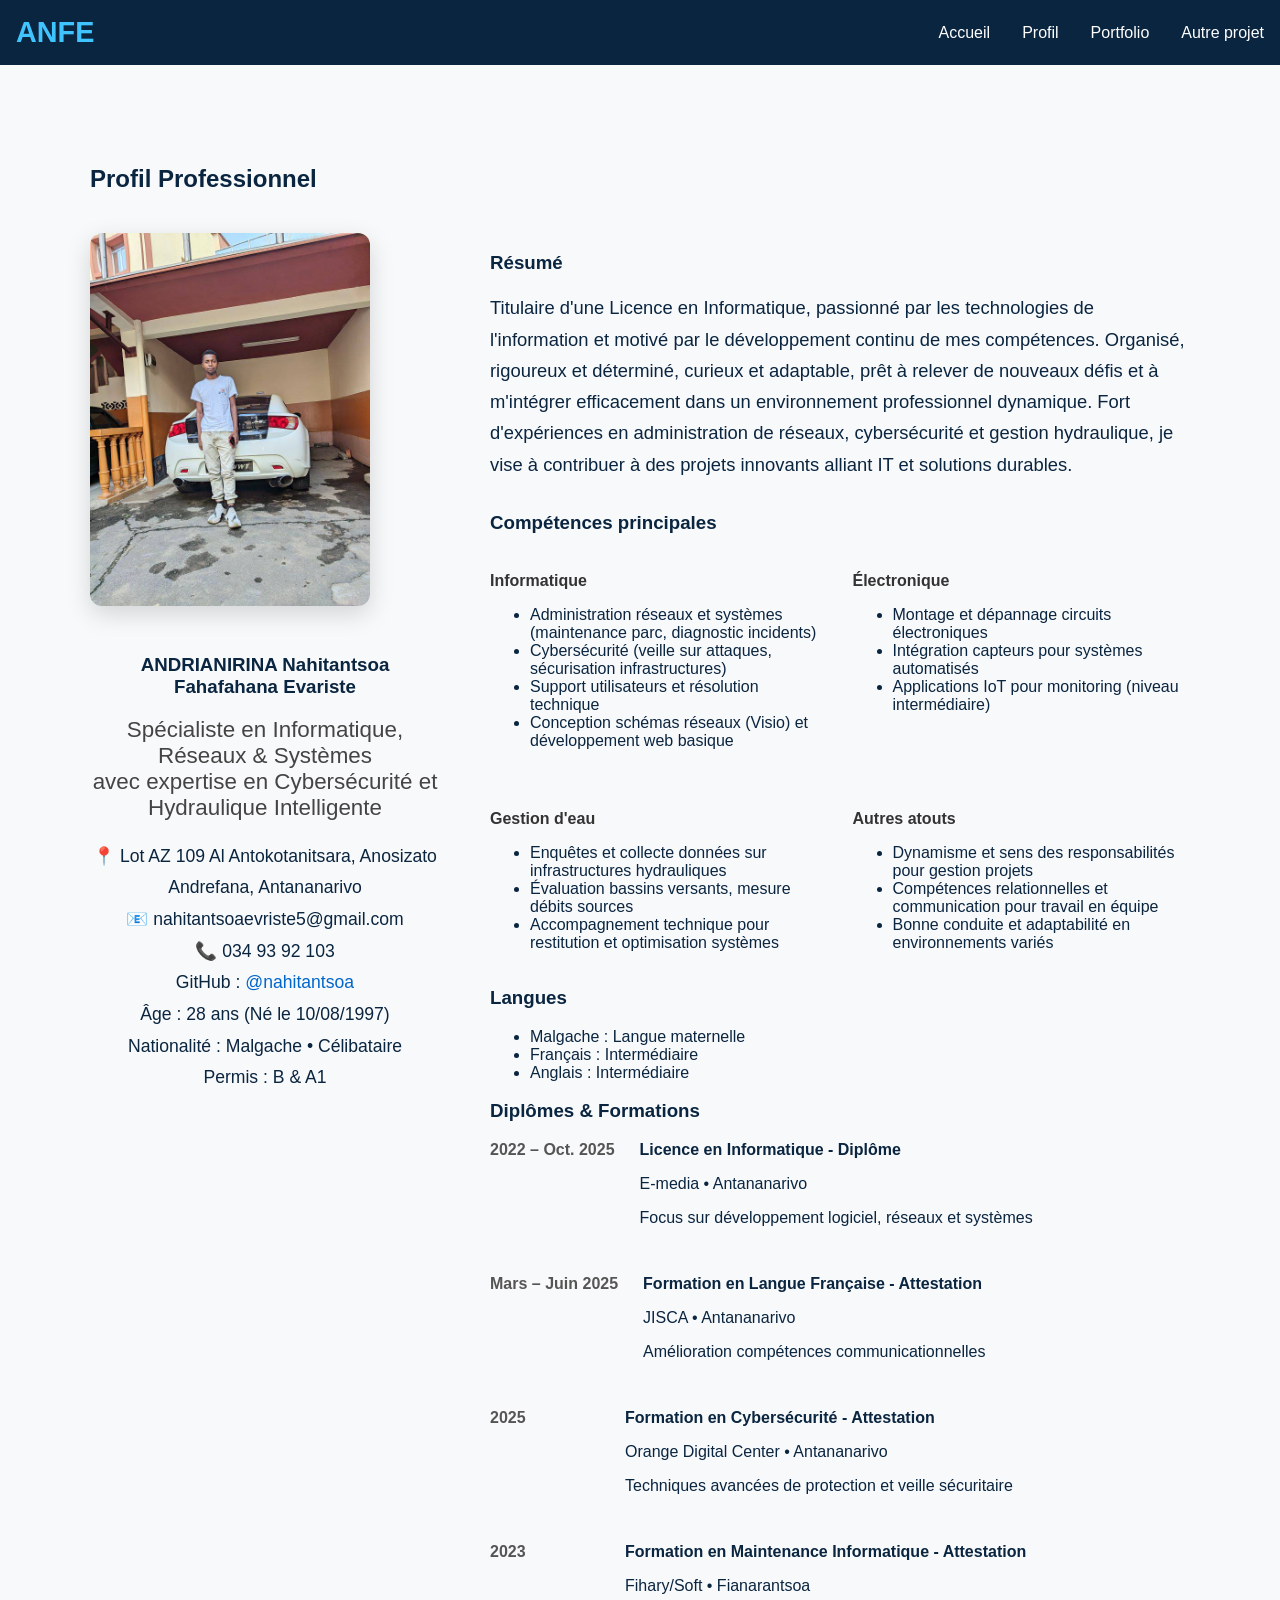
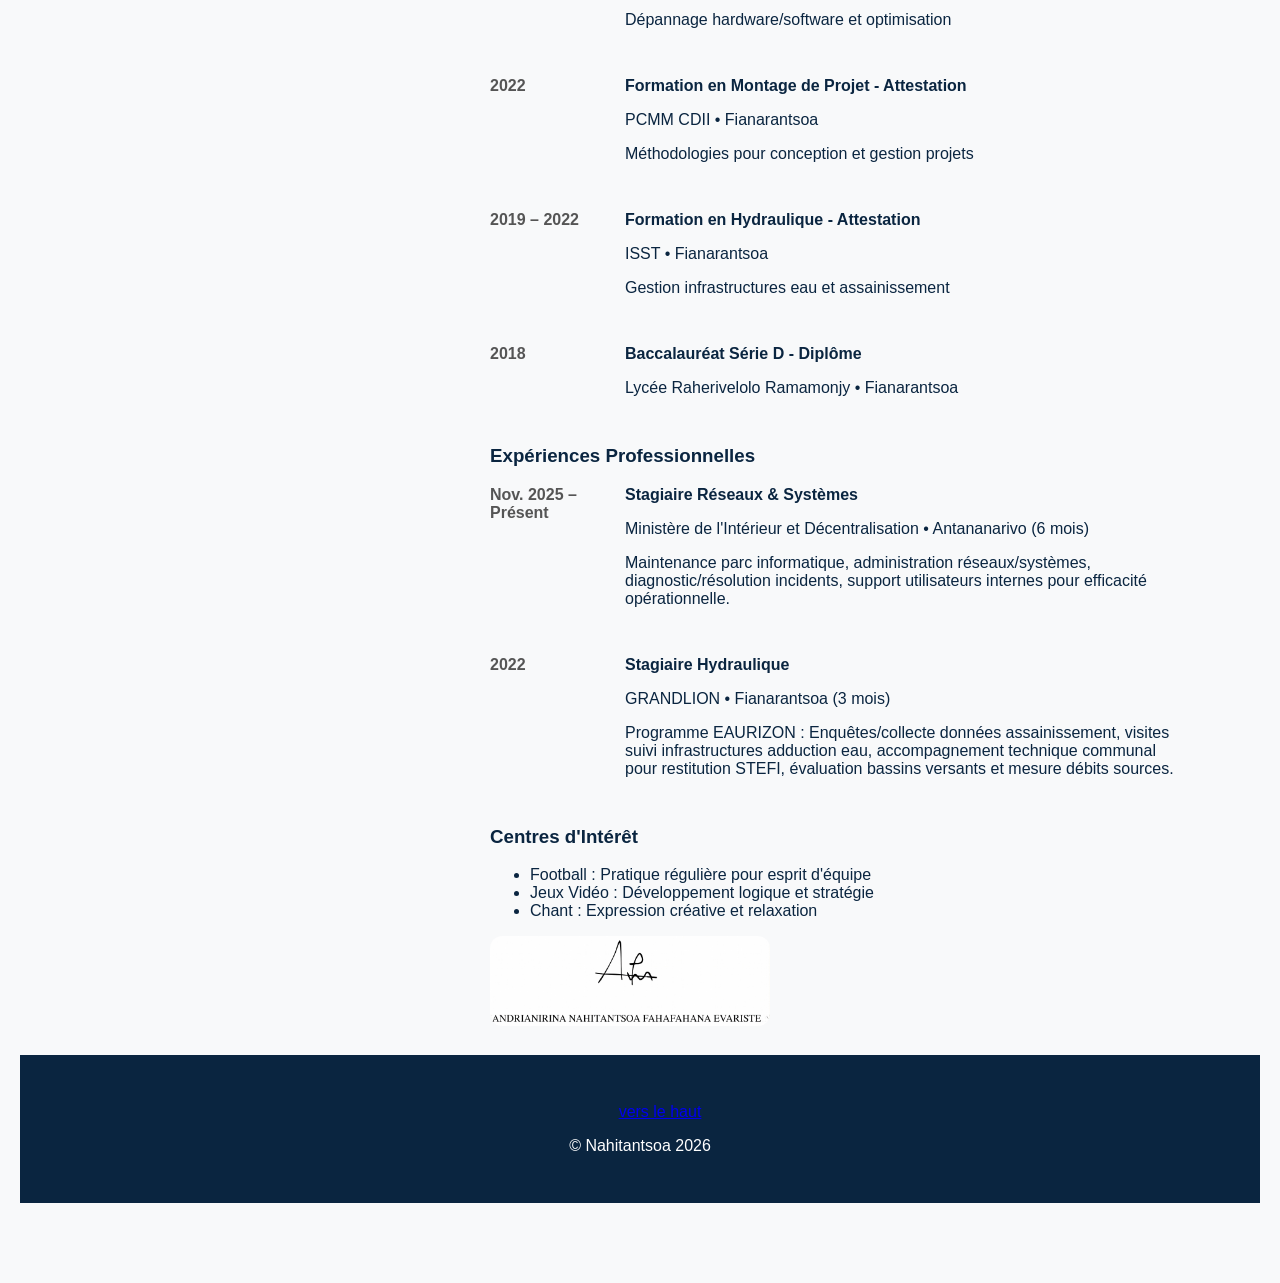
==== profil.html @ 3df5e3d6 "nouv modif" ====
<!DOCTYPE html>
<html lang="fr">
<head>
  <meta charset="UTF-8">
  <meta name="viewport" content="width=device-width, initial-scale=1.0">
  <title>Nahitantsoa - Portfolio</title>
  <link rel="stylesheet" href="style.css">
</head>
<body>

  <header>
    <nav>
       <div id="miverina">
      <div class="logo">
        ANFE
      </div>
      </div>
      <ul>
        <li><a href="\projet/index.html#miverina">Accueil</a></li>
        <li><a href="#profil">Profil</a></li>
        <li><a href="\projet/index.html#portfolio">Portfolio</a></li>
        <li><a href="https://github.com/nahitantsoa" target="_blank">Autre projet</a></li>
      </ul>
    </nav>
  </header>

<section id="profil" class="profil-section">
  <div class="container">
    <h2>Profil Professionnel</h2>

    <div class="profil-grid">
      <!-- Colonne gauche : photo + infos perso -->
      <div class="profil-left">
        <div class="photo-profil">
          <img src="assets/images/prof.jpg" alt="Nahitantsoa EVARISTE" />
        </div>

        <div class="contact-info">
          <h3>ANDRIANIRINA Nahitantsoa <br/>
          Fahafahana Evariste</h3>
          <p class="titre-poste">Spécialiste en Informatique, Réseaux & Systèmes<br />avec expertise en Cybersécurité et Hydraulique Intelligente</p>

          <ul class="contact-list">
            <li>📍 Lot AZ 109 Al Antokotanitsara, Anosizato Andrefana, Antananarivo</li>
            <li>📧 nahitantsoaevriste5@gmail.com</li>
            <li>📞 034 93 92 103</li>
            <li>GitHub : <a href="https://github.com/nahitantsoa" target="_blank">@nahitantsoa</a></li>
            <li>Âge : 28 ans (Né le 10/08/1997)</li>
            <li>Nationalité : Malgache • Célibataire</li>
            <li>Permis : B & A1</li>
          </ul>
        </div>
      </div>

      <!-- Colonne droite : contenu CV -->
      <div class="profil-right">

        <!-- Résumé / À propos -->
        <div class="resume">
          <h3>Résumé</h3>
          <p>
            Titulaire d'une Licence en Informatique, passionné par les technologies de l'information et motivé par le développement continu de mes compétences. Organisé, rigoureux et déterminé, curieux et adaptable, prêt à relever de nouveaux défis et à m'intégrer efficacement dans un environnement professionnel dynamique. Fort d'expériences en administration de réseaux, cybersécurité et gestion hydraulique, je vise à contribuer à des projets innovants alliant IT et solutions durables.
          </p>
        </div>

        <!-- Compétences -->
        <div class="competences">
          <h3>Compétences principales</h3>
          <div class="skills-grid">
            <div class="skill-category">
              <h4>Informatique</h4>
              <ul>
                <li>Administration réseaux et systèmes (maintenance parc, diagnostic incidents)</li>
                <li>Cybersécurité (veille sur attaques, sécurisation infrastructures)</li>
                <li>Support utilisateurs et résolution technique</li>
                <li>Conception schémas réseaux (Visio) et développement web basique</li>
              </ul>
            </div>

            <div class="skill-category">
              <h4>Électronique</h4>
              <ul>
                <li>Montage et dépannage circuits électroniques</li>
                <li>Intégration capteurs pour systèmes automatisés</li>
                <li>Applications IoT pour monitoring (niveau intermédiaire)</li>
              </ul>
            </div>

            <div class="skill-category">
              <h4>Gestion d'eau</h4>
              <ul>
                <li>Enquêtes et collecte données sur infrastructures hydrauliques</li>
                <li>Évaluation bassins versants, mesure débits sources</li>
                <li>Accompagnement technique pour restitution et optimisation systèmes</li>
              </ul>
            </div>

            <div class="skill-category">
              <h4>Autres atouts</h4>
              <ul>
                <li>Dynamisme et sens des responsabilités pour gestion projets</li>
                <li>Compétences relationnelles et communication pour travail en équipe</li>
                <li>Bonne conduite et adaptabilité en environnements variés</li>
              </ul>
            </div>
          </div>
        </div>

        <!-- Langues -->
        <div class="langues">
          <h3>Langues</h3>
          <ul>
            <li>Malgache : Langue maternelle</li>
            <li>Français : Intermédiaire</li>
            <li>Anglais : Intermédiaire</li>
          </ul>
        </div>

        <!-- Diplômes & formations -->
        <div class="formation">
          <h3>Diplômes & Formations</h3>
          <div class="timeline">
            <div class="timeline-item">
              <div class="timeline-date">2022 – Oct. 2025</div>
              <div class="timeline-content">
                <h4>Licence en Informatique - Diplôme</h4>
                <p>E-media • Antananarivo</p>
                <p>Focus sur développement logiciel, réseaux et systèmes</p>
              </div>
            </div>

            <div class="timeline-item">
              <div class="timeline-date">Mars – Juin 2025</div>
              <div class="timeline-content">
                <h4>Formation en Langue Française - Attestation</h4>
                <p>JISCA • Antananarivo</p>
                <p>Amélioration compétences communicationnelles</p>
              </div>
            </div>

            <div class="timeline-item">
              <div class="timeline-date">2025</div>
              <div class="timeline-content">
                <h4>Formation en Cybersécurité - Attestation</h4>
                <p>Orange Digital Center • Antananarivo</p>
                <p>Techniques avancées de protection et veille sécuritaire</p>
              </div>
            </div>

            <div class="timeline-item">
              <div class="timeline-date">2023</div>
              <div class="timeline-content">
                <h4>Formation en Maintenance Informatique - Attestation</h4>
                <p>Fihary/Soft • Fianarantsoa</p>
                <p>Dépannage hardware/software et optimisation</p>
              </div>
            </div>

            <div class="timeline-item">
              <div class="timeline-date">2022</div>
              <div class="timeline-content">
                <h4>Formation en Montage de Projet - Attestation</h4>
                <p>PCMM CDII • Fianarantsoa</p>
                <p>Méthodologies pour conception et gestion projets</p>
              </div>
            </div>

            <div class="timeline-item">
              <div class="timeline-date">2019 – 2022</div>
              <div class="timeline-content">
                <h4>Formation en Hydraulique - Attestation</h4>
                <p>ISST • Fianarantsoa</p>
                <p>Gestion infrastructures eau et assainissement</p>
              </div>
            </div>

            <div class="timeline-item">
              <div class="timeline-date">2018</div>
              <div class="timeline-content">
                <h4>Baccalauréat Série D - Diplôme</h4>
                <p>Lycée Raherivelolo Ramamonjy • Fianarantsoa</p>
              </div>
            </div>
          </div>
        </div>

        <!-- Expériences / Réalisations marquantes -->
        <div class="experiences">
          <h3>Expériences Professionnelles</h3>
          <div class="timeline">
            <div class="timeline-item">
              <div class="timeline-date">Nov. 2025 – Présent</div>
              <div class="timeline-content">
                <h4>Stagiaire Réseaux & Systèmes</h4>
                <p>Ministère de l'Intérieur et Décentralisation • Antananarivo (6 mois)</p>
                <p>Maintenance parc informatique, administration réseaux/systèmes, diagnostic/résolution incidents, support utilisateurs internes pour efficacité opérationnelle.</p>
              </div>
            </div>

            <div class="timeline-item">
              <div class="timeline-date">2022</div>
              <div class="timeline-content">
                <h4>Stagiaire Hydraulique</h4>
                <p>GRANDLION • Fianarantsoa (3 mois)</p>
                <p>Programme EAURIZON : Enquêtes/collecte données assainissement, visites suivi infrastructures adduction eau, accompagnement technique communal pour restitution STEFI, évaluation bassins versants et mesure débits sources.</p>
              </div>
            </div>
          </div>
        </div>

        <!-- Centres d'intérêt -->
        <div class="interets">
          <h3>Centres d'Intérêt</h3>
          <ul>
            <li>Football : Pratique régulière pour esprit d'équipe</li>
            <li>Jeux Vidéo : Développement logique et stratégie</li>
            <li>Chant : Expression créative et relaxation</li>
          </ul>
        </div>
        <div class="sig">
          <img src="assets/images/signature.jpg" alt="Nahitantsoa EVARISTE" />
        </div>

      </div>
    </div>
  </div>

  <footer>
    <ul>
   
     <a href="#miverina">vers le haut</a>
    </ul>
    <p>© Nahitantsoa 2026</p>
  </footer>

  <script src="script.js"></script>
</body>
</html>
---- style.css ----
body {
    margin: 0;
    font-family: Arial, sans-serif;
    background: #f0f4f8;
    color: #0a2540;
  }
  
  header nav {
    background: #0a2540;
    padding: 1rem;
    display: flex;
    justify-content: space-between;
    align-items: center;
    position: sticky;
    top: 0;
    z-index: 10;
  }
  
  .logo {
    color: #40c4ff;
    font-size: 1.8rem;
    font-weight: bold;
  }
  
  nav ul {
    list-style: none;
    display: flex;
    gap: 2rem;
    margin: 0;
    padding: 0;
  }
  
  nav a {
    color: white;
    text-decoration: none;
    font-weight: 500;
  }
  
  nav a:hover {
    color: #40c4ff;
  }
  
  .hero {
    background: linear-gradient(to right, #0a2540, #1e40af);
    color: white;
    text-align: center;
    padding: 8rem 2rem;
  }
  
  .hero h1 {
    font-size: 3.5rem;
    margin-bottom: 1rem;
  }
  
  .btn {
    background: #40c4ff;
    color: #0a2540;
    padding: 1rem 2rem;
    border-radius: 50px;
    text-decoration: none;
    font-weight: bold;
    display: inline-block;
    margin-top: 1.5rem;
  }
  
  .btn:hover {
    background: #00b0ff;
  }
  
  #portfolio {
    padding: 4rem 2rem;
    max-width: 1200px;
    margin: 0 auto;
  }
  
  #portfolio h2 {
    text-align: center;
    font-size: 2.5rem;
    margin-bottom: 3rem;
    color: #0a2540;
  }
  
  .grid {
    display: grid;
    grid-template-columns: repeat(auto-fit, minmax(320px, 1fr));
    gap: 2rem;
  }

  .profil-section {
  padding: 80px 20px;
  background: #f8f9fa;
}

.container {
  max-width: 1100px;
  margin: 0 auto;
}

.profil-grid {
  display: flex;
  flex-wrap: wrap;
  gap: 50px;
  margin-top: 40px;
}

.profil-left {
  flex: 1;
  min-width: 320px;
}

.photo-profil img {
  width: 100%;
  max-width: 280px;
  border-radius: 12px;
  box-shadow: 0 8px 25px rgba(0,0,0,0.15);
  object-fit: cover;
  display: black;
  margin: 0 auto 25px;
}

.sig img {
 width: 100%;
  max-width: 280px;
  border-radius: 12px;
  box-shadow: 0 8px 25px rgba(-1,-1,-1,-1.15);
  object-fit: cover;
  display: black;
  margin: 0 auto 25px;
}
.contact-info {
  text-align: center;
}

.titre-poste {
  font-size: 1.4rem;
  color: #444;
  margin: 10px 0 20px;
  font-weight: 500;
}

.contact-list {
  list-style: none;
  padding: 0;
  font-size: 1.1rem;
  line-height: 1.8;
}

.contact-list a {
  color: #0066cc;
  text-decoration: none;
}

.profil-right {
  flex: 2;
  min-width: 400px;
}

.resume p {
  font-size: 1.15rem;
  line-height: 1.7;
  margin-bottom: 2rem;
}

.competences h4 {
  margin: 1.2rem 0 0.6rem;
  color: #333;
}

.skills-grid {
  display: grid;
  grid-template-columns: repeat(auto-fit, minmax(220px, 1fr));
  gap: 25px;
}

.timeline-item {
  display: flex;
  margin-bottom: 2rem;
  gap: 25px;
}

.timeline-date {
  min-width: 110px;
  font-weight: bold;
  color: #555;
}

.timeline-content h4 {
  margin: 0 0 6px;
}

.experiences ul {
  list-style: none;
  padding-left: 0;
}

.experiences li {
  margin-bottom: 12px;
  position: relative;
  padding-left: 25px;
}

.experiences li::before {
  content: "•";
  position: absolute;
  left: 0;
  color: #0066cc;
  font-size: 1.6rem;
  line-height: 1;
}

/* Responsive */
@media (max-width: 800px) {
  .profil-grid {
    flex-direction: column;
  }
  .photo-profil img {
    max-width: 220px;
  }
}
  
  .card {
    background: white;
    border-radius: 12px;
    overflow: hidden;
    box-shadow: 0 6px 20px rgba(0,0,0,0.1);
    transition: transform 0.3s;
  }
  
  .card:hover {
    transform: translateY(-10px);
  }
  
  .card h3 {
    padding: 1.2rem;
    margin: 0;
    background: #0a2540;
    color: white;
  }
  
  .card p {
    padding: 0 1.2rem 1.2rem;
  }
  
  footer {
    background: #0a2540;
    color: white;
    text-align: center;
    padding: 2rem;
  }
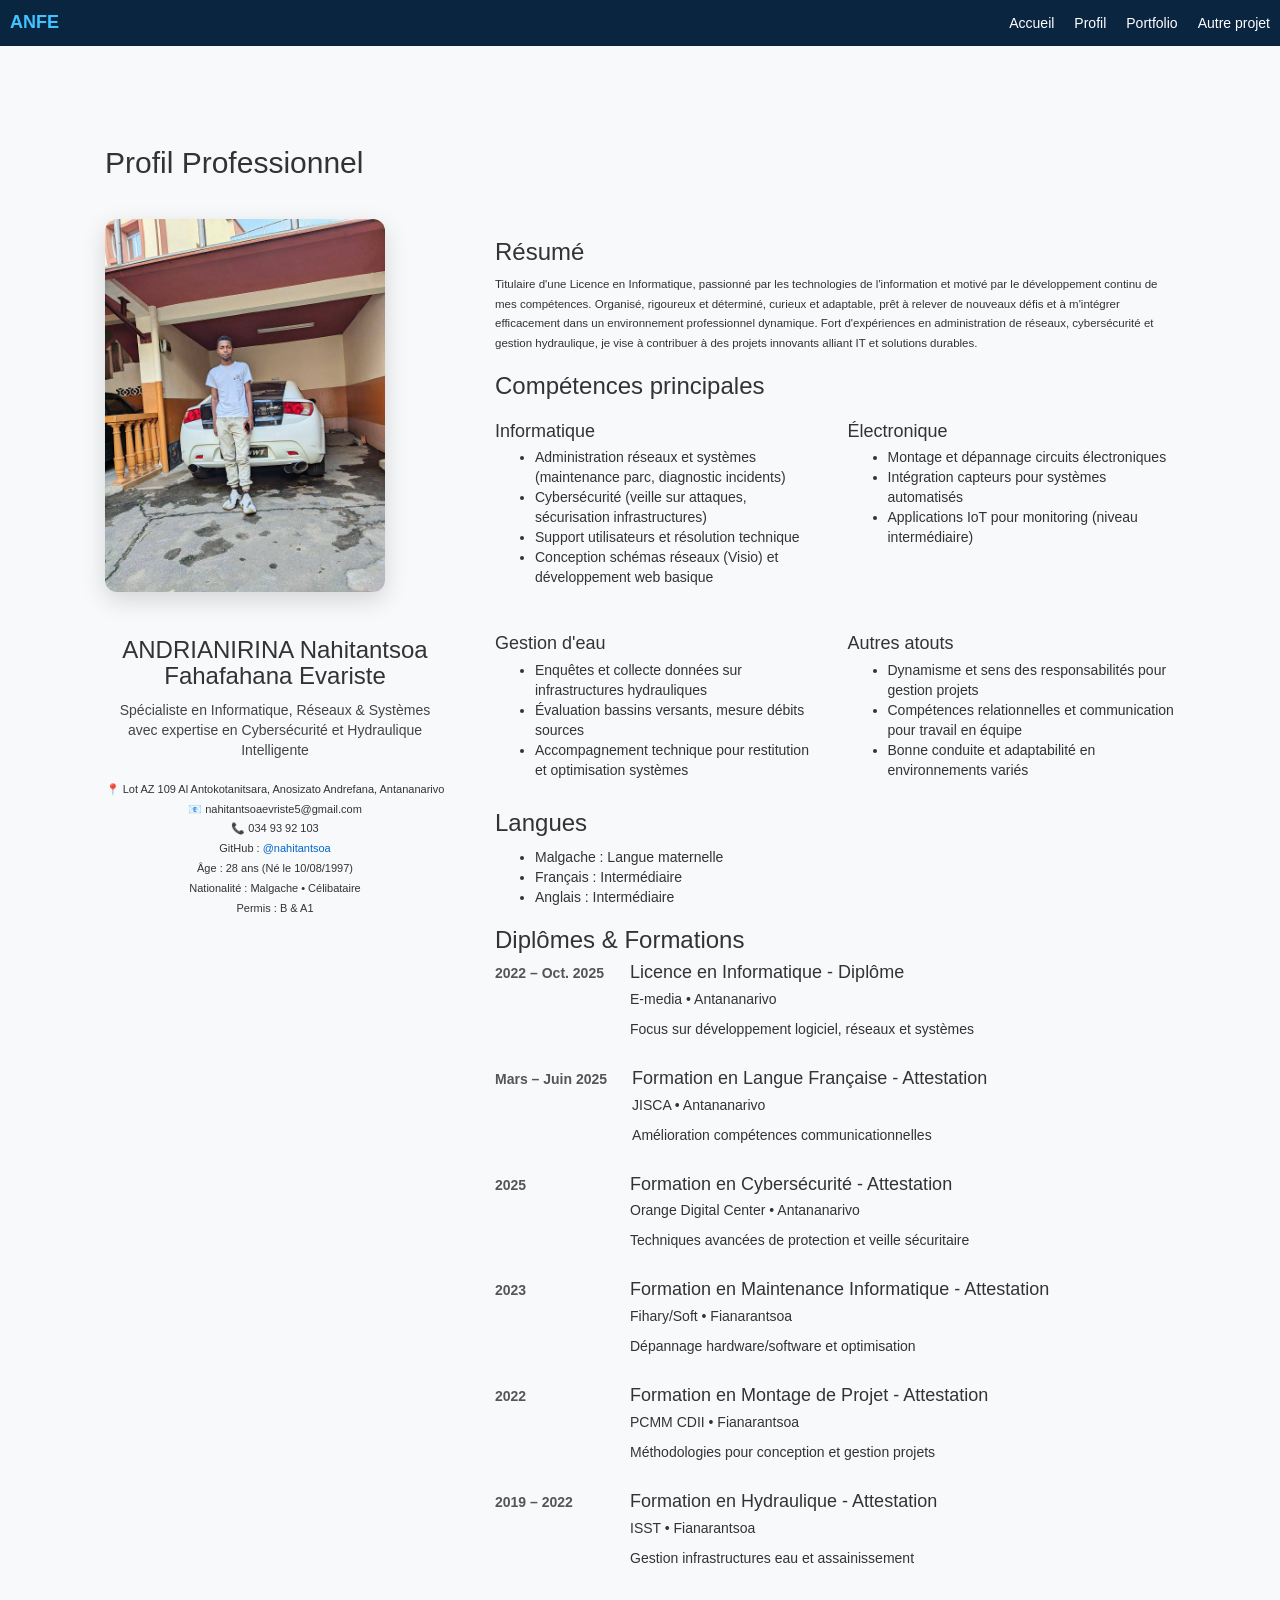
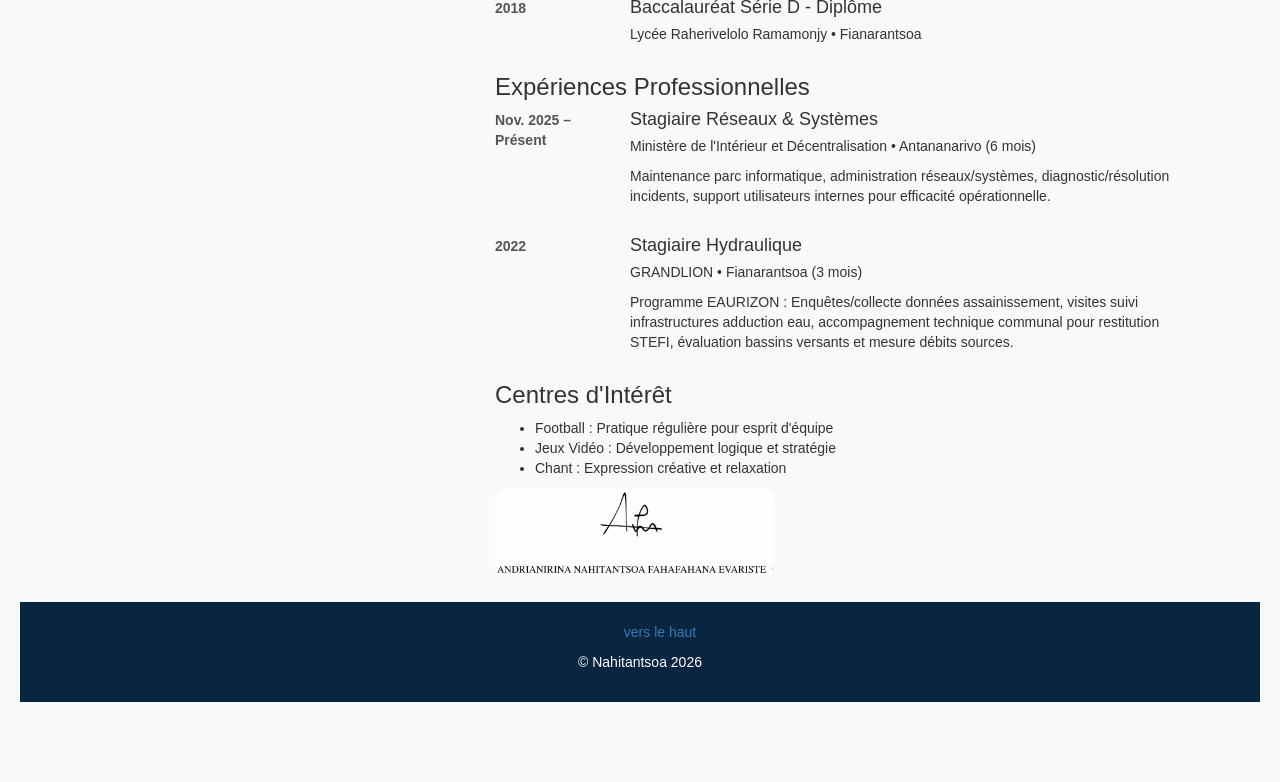
==== commit db181147: "new" ====
--- a/profil.html
+++ b/profil.html
@@ -5,6 +5,13 @@
   <meta name="viewport" content="width=device-width, initial-scale=1.0">
   <title>Nahitantsoa - Portfolio</title>
   <link rel="stylesheet" href="style.css">
+
+  <link rel="stylesheet" href="bootstrap.min.css">
+
+  <script src="jquery-2.2.3.min.js"></script>
+  <script src="bootstrap.min.js"></script>
+  
+  
 </head>
 <body>
 
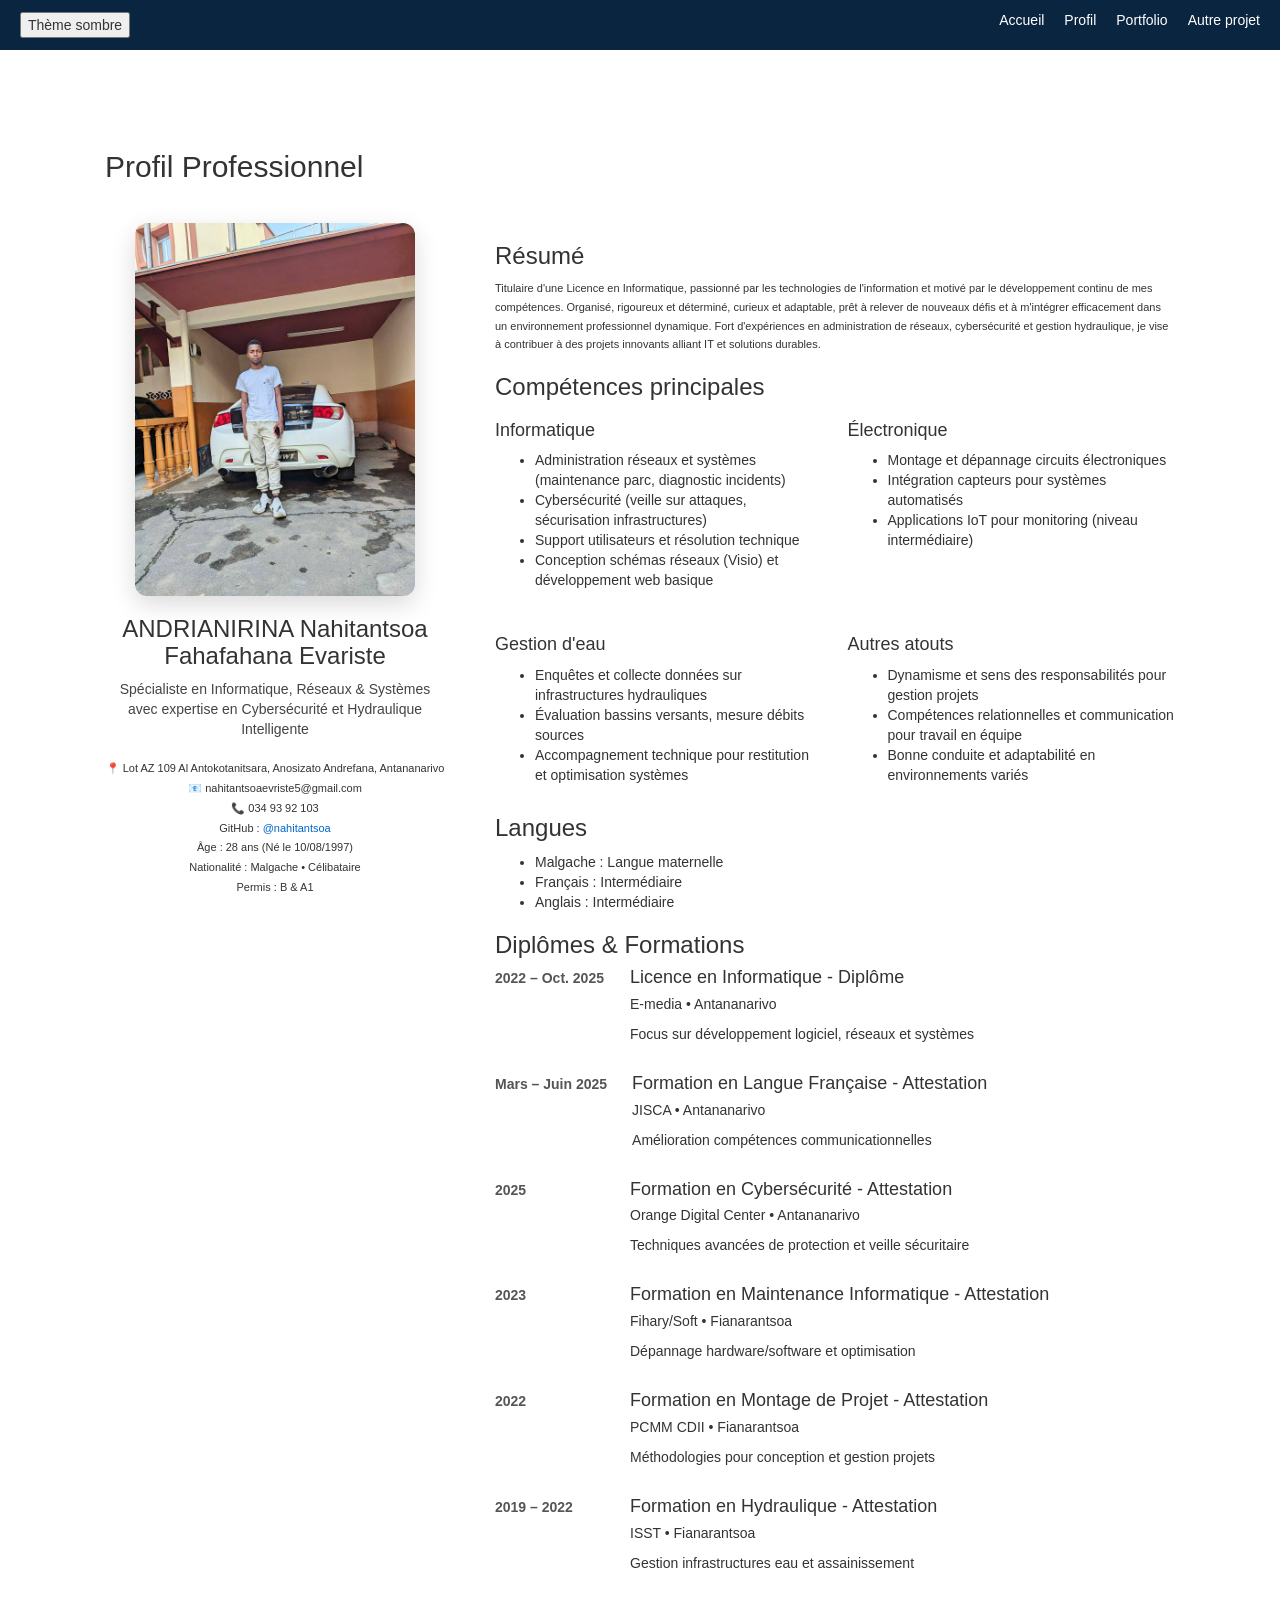
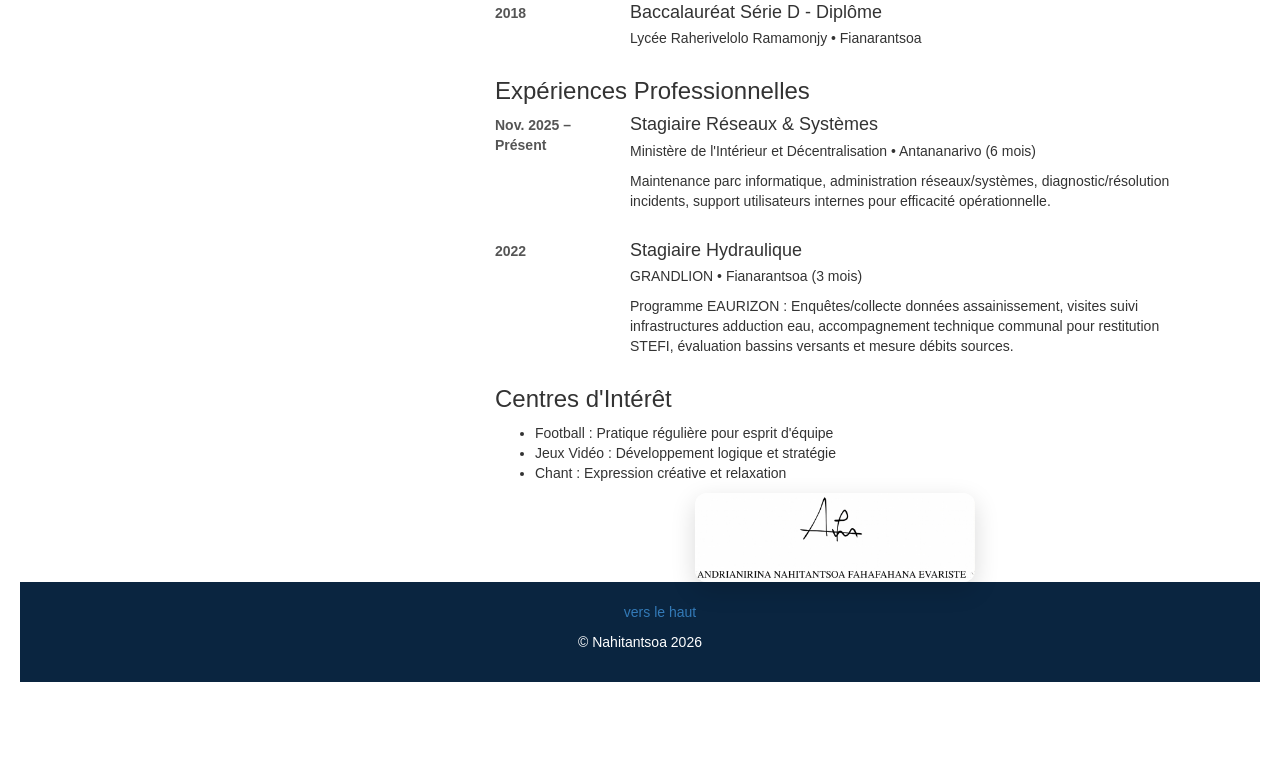
==== commit 79b24d95: "new" ====
--- a/profil.html
+++ b/profil.html
@@ -14,13 +14,12 @@
   
 </head>
 <body>
-
   <header>
     <nav>
        <div id="miverina">
-      <div class="logo">
-        ANFE
-      </div>
+      <button id="mode">
+       <span>Thème sombre</span> 
+      </button>
       </div>
       <ul>
         <li><a href="\projet/index.html#miverina">Accueil</a></li>
@@ -239,7 +238,6 @@
     </ul>
     <p>© Nahitantsoa 2026</p>
   </footer>
-
-  <script src="script.js"></script>
+<script src="profil.js"></script>
 </body>
 </html>
--- a/style.css
+++ b/style.css
@@ -1,249 +1,236 @@
-body {
-    margin: 0;
-    font-family: Arial, sans-serif;
-    background: #f0f4f8;
-    color: #0a2540;
-  }
-  
-  header nav {
-    background: #0a2540;
-    padding: 1rem;
-    display: flex;
-    justify-content: space-between;
-    align-items: center;
-    position: sticky;
-    top: 0;
-    z-index: 10;
-  }
-  
-  .logo {
-    color: #40c4ff;
-    font-size: 1.8rem;
-    font-weight: bold;
-  }
-  
-  nav ul {
-    list-style: none;
-    display: flex;
-    gap: 2rem;
-    margin: 0;
-    padding: 0;
-  }
-  
-  nav a {
-    color: white;
-    text-decoration: none;
-    font-weight: 500;
-  }
-  
-  nav a:hover {
-    color: #40c4ff;
-  }
-  
-  .hero {
-    background: linear-gradient(to right, #0a2540, #1e40af);
-    color: white;
-    text-align: center;
-    padding: 8rem 2rem;
-  }
-  
-  .hero h1 {
-    font-size: 3.5rem;
-    margin-bottom: 1rem;
-  }
-  
-  .btn {
-    background: #40c4ff;
-    color: #0a2540;
-    padding: 1rem 2rem;
-    border-radius: 50px;
-    text-decoration: none;
-    font-weight: bold;
-    display: inline-block;
-    margin-top: 1.5rem;
-  }
-  
-  .btn:hover {
-    background: #00b0ff;
-  }
-  
-  #portfolio {
-    padding: 4rem 2rem;
-    max-width: 1200px;
-    margin: 0 auto;
-  }
-  
-  #portfolio h2 {
-    text-align: center;
-    font-size: 2.5rem;
-    margin-bottom: 3rem;
-    color: #0a2540;
-  }
-  
-  .grid {
-    display: grid;
-    grid-template-columns: repeat(auto-fit, minmax(320px, 1fr));
-    gap: 2rem;
-  }
-
-  .profil-section {
-  padding: 80px 20px;
-  background: #f8f9fa;
-}
-
-.container {
-  max-width: 1100px;
-  margin: 0 auto;
-}
-
-.profil-grid {
-  display: flex;
-  flex-wrap: wrap;
-  gap: 50px;
-  margin-top: 40px;
-}
-
-.profil-left {
-  flex: 1;
-  min-width: 320px;
-}
-
-.photo-profil img {
-  width: 100%;
-  max-width: 280px;
-  border-radius: 12px;
-  box-shadow: 0 8px 25px rgba(0,0,0,0.15);
-  object-fit: cover;
-  display: black;
-  margin: 0 auto 25px;
-}
-
-.sig img {
- width: 100%;
-  max-width: 280px;
-  border-radius: 12px;
-  box-shadow: 0 8px 25px rgba(-1,-1,-1,-1.15);
-  object-fit: cover;
-  display: black;
-  margin: 0 auto 25px;
-}
-.contact-info {
-  text-align: center;
-}
-
-.titre-poste {
-  font-size: 1.4rem;
-  color: #444;
-  margin: 10px 0 20px;
-  font-weight: 500;
-}
-
-.contact-list {
-  list-style: none;
-  padding: 0;
-  font-size: 1.1rem;
-  line-height: 1.8;
-}
-
-.contact-list a {
-  color: #0066cc;
-  text-decoration: none;
-}
-
-.profil-right {
-  flex: 2;
-  min-width: 400px;
-}
-
-.resume p {
-  font-size: 1.15rem;
-  line-height: 1.7;
-  margin-bottom: 2rem;
-}
-
-.competences h4 {
-  margin: 1.2rem 0 0.6rem;
-  color: #333;
-}
-
-.skills-grid {
-  display: grid;
-  grid-template-columns: repeat(auto-fit, minmax(220px, 1fr));
-  gap: 25px;
-}
-
-.timeline-item {
-  display: flex;
-  margin-bottom: 2rem;
-  gap: 25px;
-}
-
-.timeline-date {
-  min-width: 110px;
-  font-weight: bold;
-  color: #555;
-}
-
-.timeline-content h4 {
-  margin: 0 0 6px;
-}
-
-.experiences ul {
-  list-style: none;
-  padding-left: 0;
-}
-
-.experiences li {
-  margin-bottom: 12px;
-  position: relative;
-  padding-left: 25px;
-}
-
-.experiences li::before {
-  content: "•";
-  position: absolute;
-  left: 0;
-  color: #0066cc;
-  font-size: 1.6rem;
-  line-height: 1;
-}
-
-/* Responsive */
-@media (max-width: 800px) {
-  .profil-grid {
-    flex-direction: column;
-  }
-  .photo-profil img {
-    max-width: 220px;
-  }
-}
-  
-  .card {
-    background: white;
-    border-radius: 12px;
-    overflow: hidden;
-    box-shadow: 0 6px 20px rgba(0,0,0,0.1);
-    transition: transform 0.3s;
-  }
-  
-  .card:hover {
-    transform: translateY(-10px);
-  }
-  
-  .card h3 {
-    padding: 1.2rem;
-    margin: 0;
-    background: #0a2540;
-    color: white;
-  }
-  
-  .card p {
-    padding: 0 1.2rem 1.2rem;
-  }
-  
-  footer {
-    background: #0a2540;
-    color: white;
-    text-align: center;
-    padding: 2rem;
-  }+/* ===== GENERAL ===== */
+body{
+  margin:0;
+  font-family: Arial, sans-serif;
+  background:#f0f4f8;
+  color:#0a2540;
+}
+
+/* ===== HEADER ===== */
+header nav{
+  background:#0a2540;
+  padding:1rem 2rem;
+  display:flex;
+  justify-content:space-between;
+  align-items:center;
+  position:sticky;
+  top:0;
+  z-index:1000;
+}
+.logo{
+  color:#40c4ff;
+  font-size:1.8rem;
+  font-weight:bold;
+}
+
+.dark {
+  background: black;
+  color: white;
+
+}
+.dark button {
+  background: white;
+  color: black;
+
+}
+
+
+
+/* ===== MENU ===== */
+nav ul{
+  list-style:none;
+  display:flex;
+  gap:2rem;
+  padding:0;
+}
+nav a{
+  color:white;
+  text-decoration:none;
+  font-weight:500;
+  transition:0.3s;
+}
+nav a:hover{
+  color:#40c4ff;
+}
+
+/* ===== HERO ===== */
+.hero{
+  background:linear-gradient(to right,#0a2540,#1e40af);
+  color:white;
+  text-align:center;
+  padding:8rem 2rem;
+}
+.hero h1{
+  font-size:3.5rem;
+  margin-bottom:1rem;
+}
+.hero p{
+  font-size:1.2rem;
+}
+.btn{
+  background:#40c4ff;
+  color:#0a2540;
+  padding:12px 25px;
+  border-radius:50px;
+  text-decoration:none;
+  font-weight:bold;
+  display:inline-block;
+  margin:15px 10px;
+  transition:0.3s;
+}
+.btn:hover{
+  background:#00b0ff;
+  transform:scale(1.05);
+}
+
+/* ===== PORTFOLIO ===== */
+#portfolio{
+  padding:4rem 2rem;
+  max-width:1200px;
+  margin:auto;
+}
+#portfolio h2{
+  text-align:center;
+  font-size:2.5rem;
+  margin-bottom:3rem;
+}
+.grid{
+  display:grid;
+  grid-template-columns:repeat(auto-fit,minmax(320px,1fr));
+  gap:2rem;
+}
+.card{
+  background:white;
+  border-radius:12px;
+  overflow:hidden;
+  box-shadow:0 6px 20px rgba(0,0,0,0.1);
+  transition:0.3s;
+}
+.card:hover{
+  transform:translateY(-10px);
+}
+.card h3{
+  padding:1.2rem;
+  margin:0;
+  background:#0a2540;
+  color:white;
+}
+.card p{
+  padding:0 1.2rem 1.2rem;
+}
+.card img{
+  width:100%;
+}
+
+/* ===== PROFIL ===== */
+.profil-section{
+  padding:80px 20px;
+  background:#white;
+}
+.container{
+  max-width:1100px;
+  margin:auto;
+}
+.profil-grid{
+  display:flex;
+  flex-wrap:wrap;
+  gap:50px;
+  margin-top:40px;
+}
+.profil-left{
+  flex:1;
+  min-width:320px;
+}
+.photo-profil img, .sig img{
+  width:100%;
+  max-width:280px;
+  border-radius:12px;
+  box-shadow:0 8px 25px rgba(0,0,0,0.15);
+  object-fit:cover;
+  display:block;
+  margin:auto;
+}
+.contact-info{
+  text-align:center;
+}
+.titre-poste{
+  font-size:1.4rem;
+  color:#444;
+  margin:10px 0 20px;
+  font-weight:500;
+}
+.contact-list{
+  list-style:none;
+  padding:0;
+  font-size:1.1rem;
+  line-height:1.8;
+}
+.contact-list a{
+  color:#0066cc;
+  text-decoration:none;
+}
+
+/* ===== RESUME ===== */
+.profil-right{
+  flex:2;
+  min-width:400px;
+}
+.resume p{
+  font-size:1.1rem;
+  line-height:1.7;
+  margin-bottom:2rem;
+}
+
+/* ===== SKILLS ===== */
+.skills-grid{
+  display:grid;
+  grid-template-columns:repeat(auto-fit,minmax(220px,1fr));
+  gap:25px;
+}
+
+/* ===== TIMELINE & EXPERIENCE ===== */
+.timeline-item{
+  display:flex;
+  margin-bottom:2rem;
+  gap:25px;
+}
+.timeline-date{
+  min-width:110px;
+  font-weight:bold;
+  color:#555;
+}
+.timeline-content h4{
+  margin:0 0 6px;
+}
+.experiences ul{
+  list-style:none;
+  padding-left:0;
+}
+.experiences li{
+  margin-bottom:12px;
+  position:relative;
+  padding-left:25px;
+}
+.experiences li::before{
+  content:"•";
+  position:absolute;
+  left:0;
+  color:#0066cc;
+  font-size:1.6rem;
+}
+
+/* ===== FOOTER ===== */
+footer{
+  background:#0a2540;
+  color:white;
+  text-align:center;
+  padding:2rem;
+}
+
+/* ===== RESPONSIVE ===== */
+@media(max-width:800px){
+  nav ul{gap:1rem;}
+  .hero h1{font-size:2.5rem;}
+  .profil-grid{flex-direction:column;}
+  .profil-right{min-width:100%;}
+}
